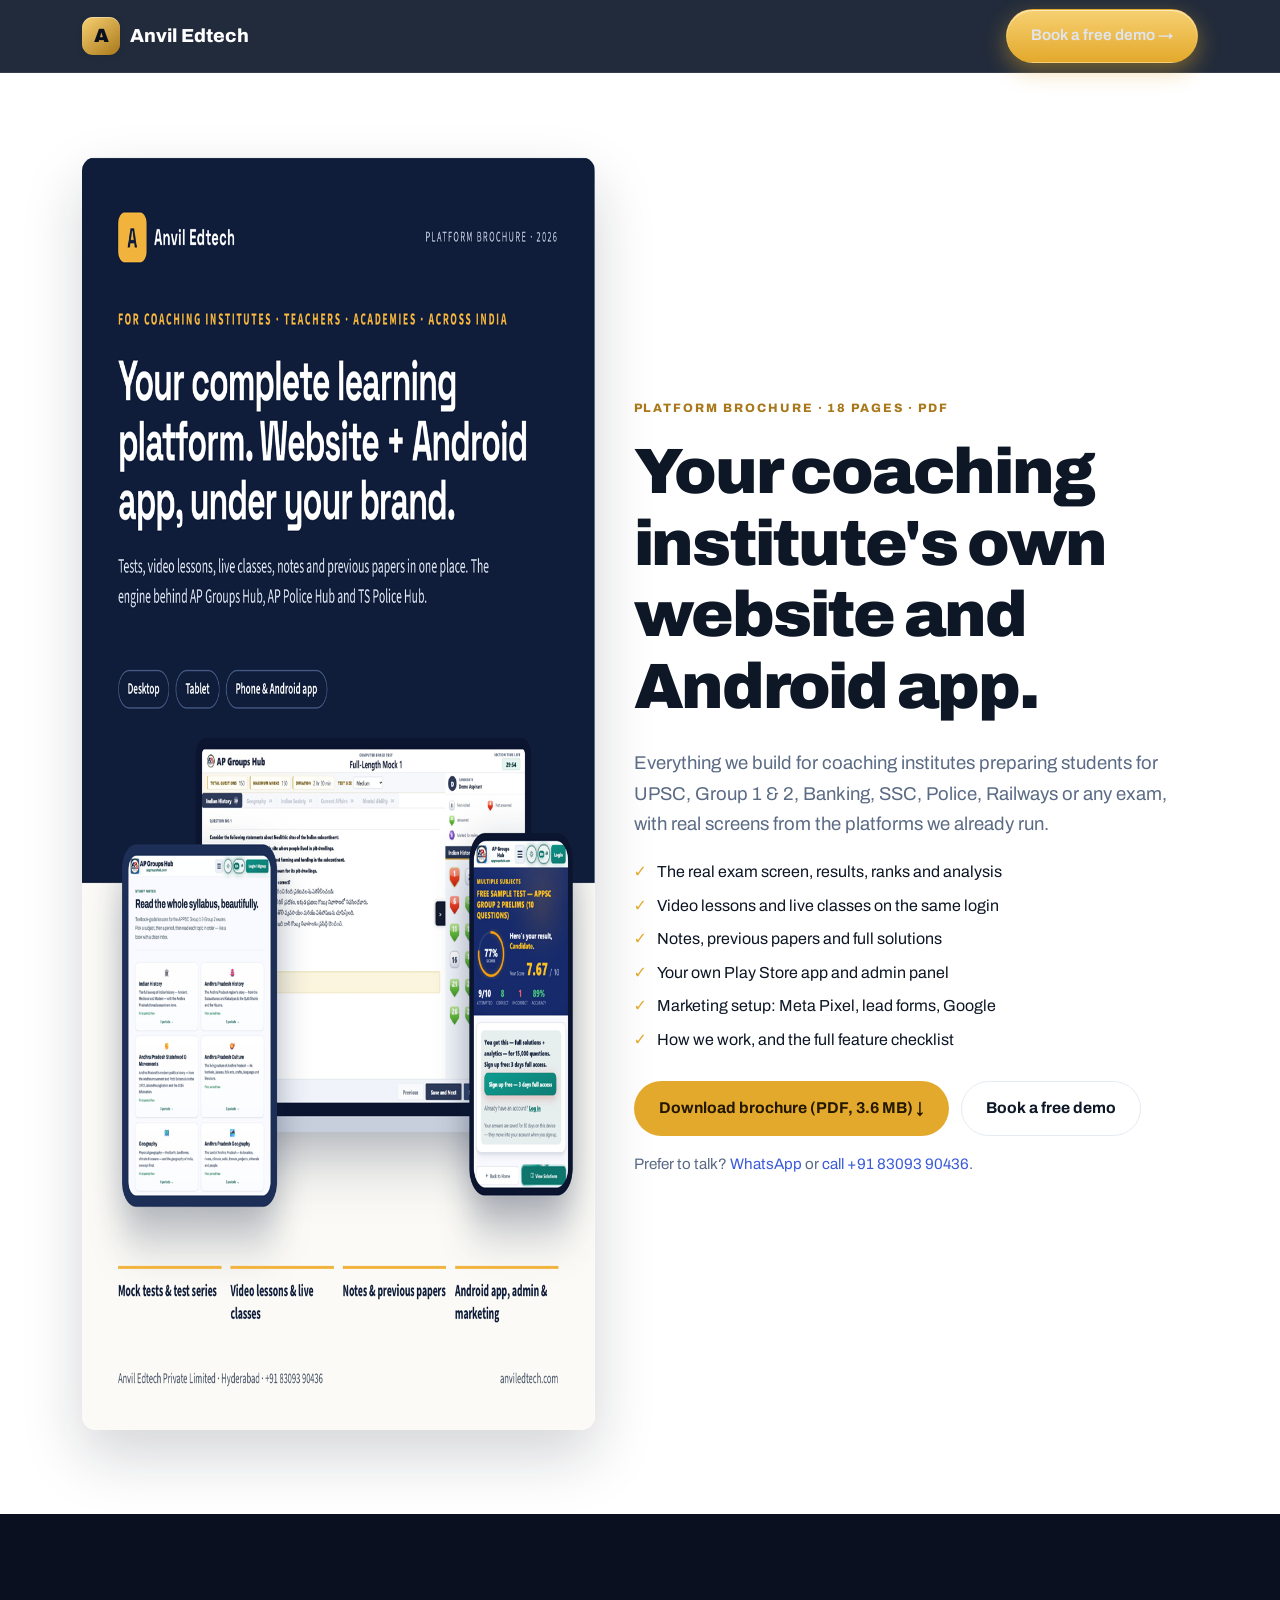
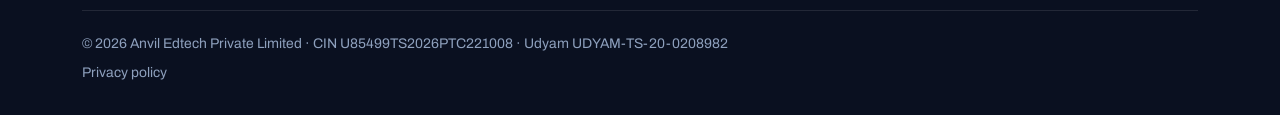
==== brochure/index.html @ b4b3f1fd "Add brochure download page and links from the homepage Co-Authored-By: Claude Opus 5.5 <noreply@anth" ====
<!DOCTYPE html>
<html lang="en">
<head>
  <meta charset="UTF-8" />
  <meta name="viewport" content="width=device-width, initial-scale=1.0" />
  <title>Anvil Edtech platform brochure — websites &amp; apps for coaching institutes</title>
  <meta name="description" content="Download the Anvil Edtech brochure: your coaching institute's own website and Android app for UPSC, Groups, Banking, SSC, Police and any exam. Tests, live classes, notes, payments, admin panel. Run by us 24x7." />
  <link rel="canonical" href="https://anviledtech.com/brochure/" />
  <meta property="og:type" content="website" />
  <meta property="og:title" content="Anvil Edtech platform brochure (PDF, 18 pages)" />
  <meta property="og:description" content="Everything we build for coaching institutes: exam-screen tests, ranks, live classes, notes, your own Play Store app and admin panel." />
  <meta property="og:url" content="https://anviledtech.com/brochure/" />
  <meta property="og:image" content="https://anviledtech.com/brochure/cover.png" />
  <link rel="preconnect" href="https://fonts.googleapis.com" />
  <link rel="preconnect" href="https://fonts.gstatic.com" crossorigin />
  <link href="https://fonts.googleapis.com/css2?family=Archivo:wght@400;500;600;700;800;900&display=swap" rel="stylesheet" />
  <link rel="stylesheet" href="../assets/css/style.css?v=6" />
  <link rel="stylesheet" href="../assets/css/leads.css?v=1" />
  <style>
    .bro { display: grid; grid-template-columns: 1fr 1.1fr; gap: 2.4rem; align-items: center; }
    .bro img { width: 100%; border-radius: 14px; box-shadow: var(--shadow-lg); }
    .inside { list-style: none; padding: 0; margin: 1.2rem 0; display: grid; gap: .45rem; }
    .inside li::before { content: "✓"; color: var(--gold); font-weight: 800; margin-right: .6rem; }
    @media (max-width: 900px) { .bro { grid-template-columns: 1fr; } }
  </style>
  <script src="../assets/js/config.js?v=2"></script>
  <script src="../assets/js/leads.js?v=2" defer></script>
</head>
<body>
  <header class="site-header">
    <div class="container nav">
      <a href="../index.html" class="brand"><span class="logo-mark">A</span><span>Anvil Edtech</span></a>
      <ul class="nav-links" style="display:flex;">
        <li><a href="../index.html#demo" class="btn btn-primary">Book a free demo &rarr;</a></li>
      </ul>
    </div>
  </header>

  <section class="section">
    <div class="container bro">
      <a href="Anvil-Edtech-Brochure.pdf" data-brochure target="_blank" rel="noopener">
        <img src="cover.png" alt="Cover of the Anvil Edtech platform brochure" width="900" height="1273" />
      </a>
      <div>
        <span class="eyebrow">Platform brochure · 18 pages · PDF</span>
        <h1 style="margin-top:.4rem;">Your coaching institute's own website and Android app.</h1>
        <p class="lead">Everything we build for coaching institutes preparing students for UPSC, Group 1 &amp; 2, Banking, SSC, Police, Railways or any exam, with real screens from the platforms we already run.</p>
        <ul class="inside">
          <li>The real exam screen, results, ranks and analysis</li>
          <li>Video lessons and live classes on the same login</li>
          <li>Notes, previous papers and full solutions</li>
          <li>Your own Play Store app and admin panel</li>
          <li>Marketing setup: Meta Pixel, lead forms, Google</li>
          <li>How we work, and the full feature checklist</li>
        </ul>
        <div class="hero-actions">
          <a href="Anvil-Edtech-Brochure.pdf" data-brochure class="btn btn-accent" download>Download brochure (PDF, 3.6 MB) &darr;</a>
          <a href="../index.html#demo" class="btn btn-ghost">Book a free demo</a>
        </div>
        <p style="margin-top:1rem;color:var(--muted);font-size:.95rem;">Prefer to talk? <a data-wa="Hi Anvil Edtech, I read your brochure and want a demo for my coaching institute." href="#">WhatsApp</a> or <a data-tel href="#">call +91 83093 90436</a>.</p>
      </div>
    </div>
  </section>

  <footer class="site-footer">
    <div class="container">
      <div class="footer-bottom">
        <span>&copy; 2026 Anvil Edtech Private Limited · CIN U85499TS2026PTC221008 · Udyam UDYAM-TS-20-0208982</span>
        <span><a href="../privacy.html" style="color:inherit;">Privacy policy</a></span>
      </div>
    </div>
  </footer>
</body>
</html>
---- assets/css/style.css ----
/* ==========================================================================
   Anvil Edtech — design system
   Re-theme the whole site by editing the tokens in :root.
   ========================================================================== */

:root {
  /* Brand palette — navy + gold (Anvil brand family) */
  --navy: #0a1020;
  --navy-2: #0f1b30;
  --indigo: #3b5bdb;       /* deep blue, secondary only */
  --indigo-2: #4c6ef5;
  --indigo-dark: #2f4bc0;
  --gold: #e3a92c;
  --gold-2: #f7d072;
  --gold-deep: #a9781a;
  --crimson: #c62b2b;
  --accent: #e3a92c;       /* accent === gold */
  --accent-2: #f7d072;

  /* Neutrals (light) */
  --bg: #ffffff;
  --bg-alt: #f6f8fc;
  --card: #ffffff;
  --border: #e6ebf3;
  --text: #0e1726;
  --muted: #5b6b85;

  /* Shape, motion, type */
  --radius: 14px;
  --radius-lg: 22px;
  --radius-xl: 30px;
  --shadow-sm: 0 1px 2px rgba(14, 23, 38, .06), 0 2px 10px rgba(14, 23, 38, .05);
  --shadow-md: 0 10px 30px rgba(14, 23, 38, .10);
  --shadow-lg: 0 26px 60px rgba(14, 23, 38, .18);
  --ring: 0 0 0 4px color-mix(in srgb, var(--indigo) 18%, transparent);
  --maxw: 1160px;
  --font-body: "Archivo", "Noto Sans Telugu", system-ui, -apple-system, "Segoe UI", Roboto, sans-serif;
  --font-head: "Archivo", var(--font-body);
}

@media (prefers-color-scheme: dark) {
  :root {
    --bg: #0a1120;
    --bg-alt: #0e1729;
    --card: #121d33;
    --border: #22304b;
    --text: #e8eef9;
    --muted: #9fb0cd;
    --shadow-sm: 0 1px 2px rgba(0,0,0,.4);
    --shadow-md: 0 10px 30px rgba(0,0,0,.45);
    --shadow-lg: 0 26px 60px rgba(0,0,0,.55);
  }
}

/* ---------- Reset ---------- */
* { box-sizing: border-box; }
html { scroll-behavior: smooth; -webkit-text-size-adjust: 100%; }
body {
  margin: 0;
  font-family: var(--font-body);
  color: var(--text);
  background: var(--bg);
  line-height: 1.65;
  -webkit-font-smoothing: antialiased;
}
img { max-width: 100%; display: block; }
a { color: var(--indigo); text-decoration: none; }
a:hover { color: var(--indigo-dark); }
h1, h2, h3, h4 { font-family: var(--font-head); line-height: 1.12; letter-spacing: -0.02em; margin: 0 0 .4em; font-weight: 800; }
h1 { font-size: clamp(2.2rem, 5.6vw, 4rem); font-weight: 900; letter-spacing: -0.035em; }
h2 { font-size: clamp(1.7rem, 3.6vw, 2.5rem); }
h3 { font-size: 1.25rem; font-weight: 700; }
p { margin: 0 0 1rem; }

.container { width: 100%; max-width: var(--maxw); margin: 0 auto; padding: 0 22px; }
.section { padding: 84px 0; }
.section-sm { padding: 56px 0; }
.section-alt { background: var(--bg-alt); }
.eyebrow {
  display: inline-block; text-transform: uppercase; letter-spacing: .16em;
  font-size: .76rem; font-weight: 800; color: var(--gold-deep); margin-bottom: .7rem;
}
.lead { font-size: 1.16rem; color: var(--muted); max-width: 64ch; }
.center { text-align: center; }
.center .lead { margin-inline: auto; }
.section-head { max-width: 720px; margin: 0 auto 3rem; }

/* ---------- Buttons ---------- */
.btn {
  display: inline-flex; align-items: center; gap: .5rem;
  padding: .85rem 1.5rem; border-radius: 999px; font-weight: 700; font-size: .98rem;
  font-family: var(--font-head); cursor: pointer; border: 1.5px solid transparent;
  transition: transform .15s ease, box-shadow .15s ease, background .15s ease, color .15s ease, border-color .15s ease;
}
.btn:hover { transform: translateY(-2px); }
.btn-primary {
  background: linear-gradient(180deg, var(--gold-2), var(--gold));
  color: #241a02;
  box-shadow: 0 8px 22px color-mix(in srgb, var(--gold) 45%, transparent), inset 0 1px 0 rgba(255,255,255,.55);
}
.btn-primary:hover {
  background: linear-gradient(180deg, #ffdd88, var(--gold-deep)); color: #241a02;
  box-shadow: 0 14px 34px color-mix(in srgb, var(--gold) 58%, transparent), inset 0 1px 0 rgba(255,255,255,.65);
}
.btn-accent { background: var(--accent); color: #241800; }
.btn-accent:hover { background: var(--accent-2); color: #241800; }
.btn-ghost { background: transparent; color: var(--text); border-color: var(--border); }
.btn-ghost:hover { border-color: var(--indigo); color: var(--indigo); }
.btn-light { background: #fff; color: var(--navy); }
.btn-light:hover { background: #eef1f8; color: var(--navy); }
.btn-outline-light { background: transparent; color: #fff; border-color: rgba(255,255,255,.4); }
.btn-outline-light:hover { border-color: #fff; color: #fff; }

/* ---------- Header / Nav ---------- */
.site-header {
  position: sticky; top: 0; z-index: 50;
  background: color-mix(in srgb, #0b1426 90%, transparent);
  backdrop-filter: saturate(160%) blur(14px);
  border-bottom: 1px solid rgba(255,255,255,.08);
}
.nav { display: flex; align-items: center; justify-content: space-between; height: 72px; }
.brand { display: flex; align-items: center; gap: .6rem; font-family: var(--font-head); font-weight: 800; font-size: 1.18rem; color: #fff; }
.brand:hover { color: #fff; }
.brand .logo-mark {
  width: 38px; height: 38px; border-radius: 11px;
  background: linear-gradient(140deg, var(--gold-2), var(--gold-deep));
  display: grid; place-items: center; color: var(--navy); font-weight: 900; font-size: 1.2rem;
  box-shadow: var(--shadow-sm), inset 0 1px 0 rgba(255,255,255,.4);
}
.nav-links { display: flex; align-items: center; gap: 1.7rem; list-style: none; margin: 0; padding: 0; }
.nav-links a { color: #dfe6f2; font-weight: 600; font-size: .96rem; }
.nav-links a:hover { color: var(--gold-2); }
.nav-toggle { display: none; background: none; border: 0; cursor: pointer; font-size: 1.5rem; color: #fff; }

@media (max-width: 820px) {
  .nav-toggle { display: block; }
  .nav-links {
    position: absolute; top: 72px; left: 0; right: 0; flex-direction: column;
    align-items: flex-start; gap: 0; background: #0b1426; border-bottom: 1px solid rgba(255,255,255,.08);
    padding: .5rem 22px 1.1rem; display: none;
  }
  .nav-links.open { display: flex; }
  .nav-links li { width: 100%; }
  .nav-links a { display: block; padding: .75rem 0; width: 100%; }
}

/* ---------- Hero (dark, product-first) ---------- */
.hero-dark {
  position: relative; overflow: hidden; color: #e7edf7;
  background:
    radial-gradient(1000px 560px at 80% -25%, color-mix(in srgb, var(--gold) 13%, transparent), transparent 62%),
    linear-gradient(180deg, #0b1426 0%, #0e1d36 100%);
  padding: 96px 0 92px;
}
.hero-dark::before {
  content: ""; position: absolute; inset: 0; pointer-events: none; opacity: .5;
  background-image: radial-gradient(rgba(255,255,255,.06) 1px, transparent 1px);
  background-size: 22px 22px; mask-image: linear-gradient(180deg, #000, transparent 70%);
}
.hero-dark .container { position: relative; z-index: 1; }
.hero-dark h1 { color: #fff; }
.hero-dark .lead { color: #b9c6df; }
.tag {
  display: inline-flex; align-items: center; gap: .5rem; padding: .4rem .9rem; border-radius: 999px;
  font-weight: 700; font-size: .85rem; font-family: var(--font-head);
}
.hero-dark .tag { background: color-mix(in srgb, var(--gold) 14%, rgba(255,255,255,.05)); color: var(--gold-2); border: 1px solid color-mix(in srgb, var(--gold) 36%, transparent); }
.hero-actions { display: flex; flex-wrap: wrap; gap: .8rem; margin-top: 1.7rem; }
.hero-metrics { display: flex; flex-wrap: wrap; gap: 2.2rem; margin-top: 2.6rem; }
.hero-metrics .kpi .n { font-family: var(--font-head); font-size: 1.6rem; font-weight: 800; color: #fff; }
.hero-metrics .kpi .l { font-size: .86rem; color: #9fb0cd; }

/* Legacy light hero (kept for inner pages) */
.hero {
  position: relative; padding: 92px 0 76px;
  background:
    radial-gradient(1000px 400px at 82% -10%, color-mix(in srgb, var(--indigo) 20%, transparent), transparent),
    radial-gradient(700px 340px at 0% 10%, color-mix(in srgb, var(--accent) 14%, transparent), transparent);
}
.hero .tag { background: color-mix(in srgb, var(--indigo) 12%, transparent); color: var(--indigo); }
.breadcrumb { font-size: .9rem; color: var(--muted); margin-bottom: 1.1rem; }
.breadcrumb a { color: var(--muted); }

/* ---------- Grids ---------- */
.grid { display: grid; gap: 1.5rem; }
.grid-4 { grid-template-columns: repeat(4, 1fr); }
.grid-3 { grid-template-columns: repeat(3, 1fr); }
.grid-2 { grid-template-columns: repeat(2, 1fr); }
@media (max-width: 980px) { .grid-4 { grid-template-columns: repeat(2, 1fr); } .grid-3 { grid-template-columns: repeat(2, 1fr); } }
@media (max-width: 640px) { .grid-4, .grid-3, .grid-2 { grid-template-columns: 1fr; } }

/* ---------- Cards ---------- */
.card {
  background: var(--card); color: var(--text); border: 1px solid var(--border); border-radius: var(--radius-lg);
  padding: 1.7rem; box-shadow: var(--shadow-sm); display: flex; flex-direction: column;
  transition: transform .18s ease, box-shadow .18s ease, border-color .18s ease;
}
.card h3 { color: var(--text); }
.card:hover { transform: translateY(-6px); box-shadow: var(--shadow-lg); border-color: color-mix(in srgb, var(--indigo) 46%, var(--border)); }
.card .icon {
  width: 50px; height: 50px; border-radius: 13px; display: grid; place-items: center;
  font-size: 1.55rem; margin-bottom: 1rem; background: color-mix(in srgb, var(--indigo) 12%, transparent);
}
.card h3 { margin-bottom: .4rem; }
.card p { color: var(--muted); flex: 1; }
.card .pill {
  display: inline-block; font-size: .72rem; font-weight: 800; letter-spacing: .05em; text-transform: uppercase;
  color: var(--accent); background: color-mix(in srgb, var(--accent) 16%, transparent);
  padding: .22rem .65rem; border-radius: 999px; margin-bottom: .9rem; align-self: flex-start;
}
.card .pill.indigo { color: var(--indigo); background: color-mix(in srgb, var(--indigo) 14%, transparent); }
.card-actions { display: flex; flex-wrap: wrap; gap: .6rem; margin-top: 1.3rem; }

/* Product card with image top */
.pcard { padding: 0; overflow: hidden; }
.pcard .card-media { position: relative; aspect-ratio: 16/9; overflow: hidden; background: var(--bg-alt); }
.pcard .card-media img { width: 100%; height: 100%; object-fit: cover; transition: transform .4s ease; }
.pcard:hover .card-media img { transform: scale(1.05); }
.pcard .card-media .pill { position: absolute; top: 14px; left: 14px; margin: 0; box-shadow: var(--shadow-sm); }
.pcard .card-body { padding: 1.6rem; display: flex; flex-direction: column; flex: 1; }
.pcard .card-body p { color: var(--muted); flex: 1; }

/* Value / mission cards */
.vcard { position: relative; overflow: hidden; background: var(--card); border: 1px solid var(--border); border-radius: var(--radius-lg); padding: 1.8rem; box-shadow: var(--shadow-sm); transition: transform .18s ease, box-shadow .18s ease, border-color .18s ease; }
.vcard::before { content: ""; position: absolute; top: 0; left: 0; right: 0; height: 3px; background: linear-gradient(90deg, var(--indigo), var(--accent)); }
.vcard.accent::before { background: linear-gradient(90deg, var(--accent), var(--accent-2)); }
.vcard:hover { transform: translateY(-5px); box-shadow: var(--shadow-md); border-color: color-mix(in srgb, var(--indigo) 40%, var(--border)); }
.vcard .vicon {
  width: 54px; height: 54px; border-radius: 15px; display: grid; place-items: center; font-size: 1.6rem;
  margin-bottom: 1rem; color: #fff; background: linear-gradient(140deg, #17294a, #0e1c34);
  box-shadow: inset 0 0 0 1px color-mix(in srgb, var(--gold) 34%, transparent);
}
.vcard.accent .vicon { background: linear-gradient(140deg, var(--gold-2), var(--gold-deep)); color: #241800; box-shadow: none; }
.vcard p { color: var(--muted); margin-bottom: 0; }

/* ---------- Bento grid ---------- */
.bento { display: grid; gap: 1.15rem; grid-template-columns: repeat(4, 1fr); grid-auto-rows: minmax(150px, auto); }
.bento-cell {
  position: relative; overflow: hidden; border-radius: var(--radius-lg);
  background: var(--card); border: 1px solid var(--border); box-shadow: var(--shadow-sm);
  padding: 1.5rem; display: flex; flex-direction: column; justify-content: flex-start; gap: .5rem;
  transition: transform .2s ease, box-shadow .2s ease, border-color .2s ease;
}
.bento-cell:hover { transform: translateY(-4px); box-shadow: var(--shadow-md); border-color: color-mix(in srgb, var(--gold) 42%, var(--border)); }
.bento-cell .b-ic { font-size: 1.7rem; }
.bento-cell h3 { margin: 0; font-size: 1.08rem; }
.bento-cell p { margin: 0; color: var(--muted); font-size: .92rem; }
.bento-cell .big-n { font-family: var(--font-head); font-weight: 900; font-size: 1.9rem; color: var(--gold-deep); letter-spacing: -.02em; line-height: 1; }
.bento-lg { grid-column: span 2; grid-row: span 2; justify-content: space-between; }
.bento-wide { grid-column: span 2; flex-direction: row; align-items: center; gap: 1rem; justify-content: flex-start; }
.bento-wide .b-ic { flex: none; }
.bento-cell.dark {
  background: linear-gradient(155deg, #0d1a30, #0a1220); color: #e7edf7; border-color: rgba(255,255,255,.09);
}
.bento-cell.dark .eyebrow { color: var(--gold-2); }
.bento-cell.dark h3 { color: #fff; font-size: clamp(1.4rem, 2.6vw, 1.9rem); }
.bento-cell.dark p { color: #aebbd4; }
.bento-cell.dark::after {
  content: ""; position: absolute; width: 300px; height: 300px; right: -80px; top: -90px; border-radius: 50%;
  background: radial-gradient(circle, color-mix(in srgb, var(--gold) 24%, transparent), transparent 70%); pointer-events: none;
}
.bento-lg .bento-metrics { display: flex; flex-wrap: wrap; gap: 1.4rem; margin-top: 1.5rem; padding-top: 1.4rem; border-top: 1px solid rgba(255,255,255,.1); }
.bento-lg .bento-metrics .bm b { display: block; font-family: var(--font-head); font-weight: 900; font-size: 1.5rem; color: var(--gold-2); }
.bento-lg .bento-metrics .bm span { font-size: .78rem; color: #9fb0cd; text-transform: uppercase; letter-spacing: .1em; }
@media (max-width: 860px) { .bento { grid-template-columns: repeat(2, 1fr); grid-auto-rows: auto; } .bento-lg { grid-column: span 2; grid-row: span 1; } .bento-wide { grid-column: span 2; } }
@media (max-width: 560px) { .bento { grid-template-columns: 1fr; grid-auto-rows: auto; } .bento-lg, .bento-wide { grid-column: span 1; } .bento-wide { flex-direction: column; align-items: flex-start; } }

/* ---------- Feature list ---------- */
.features { list-style: none; margin: 1.3rem 0 0; padding: 0; display: grid; gap: .85rem; }
.features li { display: flex; gap: .7rem; align-items: flex-start; }
.features .check {
  flex: none; width: 24px; height: 24px; border-radius: 50%;
  background: color-mix(in srgb, var(--indigo) 15%, transparent); color: var(--indigo);
  display: grid; place-items: center; font-size: .82rem; font-weight: 800; margin-top: 2px;
}

/* ---------- Split / showcase ---------- */
.split { display: grid; grid-template-columns: 1.05fr .95fr; gap: 3.2rem; align-items: center; }
@media (max-width: 860px) { .split { grid-template-columns: 1fr; gap: 2rem; } }
.split.reverse .split-media { order: -1; }
@media (max-width: 860px) { .split.reverse .split-media { order: 0; } }
.panel { background: var(--card); border: 1px solid var(--border); border-radius: var(--radius-lg); padding: 1.9rem; box-shadow: var(--shadow-sm); }

/* Media frame */
.media-frame { border-radius: var(--radius-xl); overflow: hidden; box-shadow: var(--shadow-lg); position: relative; }
.media-frame img { width: 100%; height: 100%; object-fit: cover; display: block; }
.media-frame.tall { aspect-ratio: 4/5; }
.media-frame.wide { aspect-ratio: 3/2; }
.media-badge {
  position: absolute; left: 18px; bottom: 18px; background: color-mix(in srgb, var(--card) 92%, transparent);
  backdrop-filter: blur(6px); border: 1px solid var(--border); border-radius: 14px; padding: .7rem 1rem;
  box-shadow: var(--shadow-md); display: flex; align-items: center; gap: .6rem; font-weight: 700; font-size: .9rem;
}
.media-badge .dot { width: 10px; height: 10px; border-radius: 50%; background: #22c55e; box-shadow: 0 0 0 4px color-mix(in srgb, #22c55e 25%, transparent); }

/* ---------- KPI row ---------- */
.kpis { display: grid; grid-template-columns: repeat(4, 1fr); gap: 1.2rem; }
@media (max-width: 640px) { .kpis { grid-template-columns: repeat(2, 1fr); } }
.kpi-card { text-align: center; padding: 1.4rem 1rem; background: var(--card); border: 1px solid var(--border); border-radius: var(--radius); box-shadow: var(--shadow-sm); }
.kpi-card { transition: transform .18s ease, box-shadow .18s ease, border-color .18s ease; }
.kpi-card:hover { transform: translateY(-4px); box-shadow: var(--shadow-md); border-color: color-mix(in srgb, var(--gold) 45%, var(--border)); }
.kpi-card .n { font-family: var(--font-head); font-size: 2rem; font-weight: 900; color: var(--gold-deep); letter-spacing: -.02em; }
.kpi-card .l { color: var(--muted); font-size: .9rem; }

/* ---------- Link list ---------- */
.link-list { list-style: none; margin: 0; padding: 0; display: grid; gap: .7rem; }
.link-list a {
  display: flex; align-items: center; justify-content: space-between; padding: 1rem 1.2rem;
  border: 1px solid var(--border); border-radius: var(--radius); background: var(--bg-alt); color: var(--text);
  font-weight: 700; transition: border-color .15s ease, transform .15s ease;
}
.link-list a:hover { border-color: var(--indigo); transform: translateX(4px); color: var(--text); }
.link-list a .arrow { color: var(--indigo); }

/* ---------- Image band (CTA over photo) ---------- */
.band { position: relative; overflow: hidden; border-radius: 0; }
.band .band-img { position: absolute; inset: 0; }
.band .band-img img { width: 100%; height: 100%; object-fit: cover; }
.band .band-overlay { position: absolute; inset: 0; background: linear-gradient(120deg, rgba(9,15,28,.92), rgba(17,29,54,.82)); }
.band .container { position: relative; padding-block: 96px; text-align: center; color: #fff; }
.band h2 { color: #fff; }
.band .lead { color: #dbe3f4; margin-inline: auto; }

/* ---------- CTA band (solid) ---------- */
.cta-band { background: linear-gradient(135deg, #0b1426, #12243f); color: #fff; border-radius: var(--radius-xl); padding: 3.2rem; text-align: center; border: 1px solid rgba(255,255,255,.06); }
.cta-band h2 { color: #fff; }
.cta-band .lead { color: #cbd5e1; margin-inline: auto; }

/* ---------- Footer ---------- */
.site-footer { background: var(--navy); color: #c3cee0; padding: 60px 0 30px; }
.site-footer a { color: #c3cee0; }
.site-footer a:hover { color: #fff; }
.footer-grid { display: grid; grid-template-columns: 1.6fr 1fr 1fr 1fr; gap: 2rem; }
@media (max-width: 760px) { .footer-grid { grid-template-columns: 1fr 1fr; gap: 1.6rem; } }
@media (max-width: 460px) { .footer-grid { grid-template-columns: 1fr; } }
.footer-grid h4 { color: #fff; font-size: .95rem; margin: 0 0 .9rem; }
.footer-links { list-style: none; margin: 0; padding: 0; display: grid; gap: .55rem; }
.socials { display: flex; gap: .6rem; margin-top: 1rem; }
.socials a {
  width: 38px; height: 38px; border-radius: 10px; display: grid; place-items: center;
  background: rgba(255,255,255,.08); border: 1px solid rgba(255,255,255,.12);
}
.socials a:hover { background: var(--indigo); border-color: var(--indigo); }
.socials svg { width: 18px; height: 18px; fill: #fff; }
.footer-bottom {
  border-top: 1px solid rgba(255,255,255,.1); margin-top: 36px; padding-top: 22px;
  display: flex; flex-direction: column; gap: .35rem; font-size: .87rem; color: #8ea0bd;
}

/* ---------- Utility ---------- */
.mt-0 { margin-top: 0; }
.reveal { opacity: 0; transform: translateY(18px); transition: opacity .6s ease, transform .6s ease; }
.reveal.in { opacity: 1; transform: none; }
@media (prefers-reduced-motion: reduce) { .reveal { opacity: 1; transform: none; transition: none; } }

/* ---------- Product logo ---------- */
.product-logo { width: 124px; height: auto; margin-bottom: 1.1rem; filter: drop-shadow(0 10px 22px rgba(14,23,38,.22)); }

/* ---------- Brand panel (logo-forward product cards) ---------- */
.pcard .card-media.brand-panel {
  display: grid; place-items: center; padding: 1.7rem; position: relative; overflow: hidden;
  background:
    radial-gradient(135% 130% at 50% -20%, color-mix(in srgb, var(--indigo) 34%, #0c1526), #0a1322 70%);
}
.pcard .card-media.brand-panel::after {
  content: ""; position: absolute; inset: 0; pointer-events: none;
  background:
    radial-gradient(58% 46% at 50% 42%, rgba(255,255,255,.12), transparent 72%),
    radial-gradient(rgba(255,255,255,.05) 1px, transparent 1px);
  background-size: auto, 18px 18px;
}
.pcard .card-media.brand-panel img.brand-logo {
  position: relative; z-index: 1; width: auto; height: 78%; max-height: 152px;
  object-fit: contain; filter: drop-shadow(0 14px 28px rgba(0,0,0,.48));
  transition: transform .45s cubic-bezier(.2,.7,.3,1);
}
.pcard:hover .card-media.brand-panel img.brand-logo { transform: scale(1.07) translateY(-2px); }
.card-media.brand-panel .pill {
  background: rgba(255,255,255,.16); color: #eafff2; border: 1px solid rgba(255,255,255,.22);
  backdrop-filter: blur(6px); box-shadow: none;
}
.live-dot {
  display: inline-block; width: 7px; height: 7px; border-radius: 50%; background: #34d399;
  margin-right: 5px; vertical-align: middle; box-shadow: 0 0 0 3px color-mix(in srgb, #34d399 32%, transparent);
  animation: livepulse 2s ease-in-out infinite;
}
@keyframes livepulse { 0%,100% { box-shadow: 0 0 0 3px color-mix(in srgb,#34d399 32%,transparent);} 50% { box-shadow: 0 0 0 6px color-mix(in srgb,#34d399 6%,transparent);} }

/* ---------- Gradient text ---------- */
.grad-text {
  background: linear-gradient(100deg, #ffffff 0%, var(--gold-2) 52%, var(--gold) 108%);
  -webkit-background-clip: text; background-clip: text; color: transparent;
}

/* ---------- Hero stat strip ---------- */
.hero-strip {
  display: flex; flex-wrap: wrap; gap: 1rem 2.4rem; justify-content: center;
  margin-top: 2.6rem; padding-top: 1.9rem; border-top: 1px solid rgba(255,255,255,.12);
}
.hero-strip .hs { display: flex; align-items: center; gap: .55rem; color: #aebbd4; font-weight: 600; font-size: .92rem; }
.hero-strip .hs b { color: #fff; font-family: var(--font-head); }
.hero-strip .hs .ic {
  display: grid; place-items: center; width: 26px; height: 26px; border-radius: 8px;
  background: rgba(255,255,255,.08); border: 1px solid rgba(255,255,255,.12); font-size: .85rem;
}

/* ---------- Big animated hero stat counters ---------- */
.hero-stats {
  display: flex; flex-wrap: wrap; justify-content: center; gap: 1.4rem 3rem;
  margin-top: 2.8rem; padding-top: 2.2rem; border-top: 1px solid rgba(255,255,255,.12);
}
.hero-stats .hstat { text-align: center; min-width: 118px; }
.hero-stats .num {
  display: block; font-family: var(--font-head); font-weight: 900; letter-spacing: -.03em;
  font-size: clamp(1.9rem, 4.4vw, 2.9rem); line-height: 1.05;
  background: linear-gradient(180deg, #ffffff 0%, var(--gold-2) 70%, var(--gold) 100%);
  -webkit-background-clip: text; background-clip: text; color: transparent;
  text-shadow: 0 2px 20px color-mix(in srgb, var(--gold) 22%, transparent);
}
.hero-stats .lbl {
  display: block; margin-top: .3rem; font-size: .78rem; font-weight: 700; letter-spacing: .14em;
  text-transform: uppercase; color: #9fb0cd;
}
---- assets/css/leads.css ----
/* Anvil Edtech — institute/school sales pages: languages, steps, demo form, WhatsApp button. */

.lang-row { display: flex; flex-wrap: wrap; gap: .5rem; margin-top: 1.2rem; }
.lang-row span {
  border: 1.5px solid color-mix(in srgb, var(--gold) 55%, transparent);
  border-radius: 999px; padding: .25rem .8rem; font-size: .95rem;
  font-family: "Nirmala UI", "Noto Sans", var(--font-body);
}
.hero-dark .lang-row span { color: #fff; }
.lang-row .any { background: var(--gold); color: #241800; border-color: var(--gold); font-weight: 700; }
.hero-dark .lang-row .any { color: #241800; }

.audience { display: grid; grid-template-columns: repeat(2, minmax(0, 1fr)); gap: 1.2rem; }
.audience .panel h3 { margin-top: 0; }
.audience ul { margin: .6rem 0 0; padding-left: 1.1rem; color: var(--muted); }
.audience li { margin: .3rem 0; }

.steps { display: grid; grid-template-columns: repeat(5, minmax(0, 1fr)); gap: .8rem; }
.step { background: var(--navy-2); color: #e8eef9; border-radius: var(--radius); padding: 1rem; }
.step b { display: block; color: var(--gold); margin-bottom: .3rem; }
.step:last-child { background: var(--gold); color: #241800; }
.step:last-child b { color: #241800; }

.proof { display: grid; grid-template-columns: repeat(3, minmax(0, 1fr)); gap: 1rem; }
.proof a { display: block; padding: 1rem 1.1rem; border: 1px solid var(--border); border-radius: var(--radius); background: var(--card); color: var(--text); text-decoration: none; }
.proof a:hover { border-color: var(--gold); }
.proof b { display: block; }
.proof span { color: var(--muted); font-size: .92rem; }

.demo-wrap { display: grid; grid-template-columns: 1fr 1.1fr; gap: 2rem; align-items: start; }
.demo-form { background: var(--card); border: 1px solid var(--border); border-radius: var(--radius-lg); padding: 1.4rem; box-shadow: var(--shadow-md); }
.demo-form .row { display: grid; grid-template-columns: 1fr 1fr; gap: .8rem; }
.demo-form label { display: block; font-size: .85rem; font-weight: 600; margin: .7rem 0 .3rem; color: var(--text); }
.demo-form input, .demo-form select, .demo-form textarea {
  width: 100%; padding: .7rem .8rem; border: 1px solid var(--border); border-radius: 10px;
  background: var(--bg); color: var(--text); font: inherit; font-size: 16px;
}
.demo-form input:focus, .demo-form select:focus, .demo-form textarea:focus { outline: none; box-shadow: var(--ring); border-color: var(--indigo); }
.demo-form button { width: 100%; margin-top: 1rem; justify-content: center; }
.demo-form .fine { font-size: .8rem; color: var(--muted); margin: .7rem 0 0; }
.form-status { margin: .8rem 0 0; font-weight: 600; font-size: .92rem; }
.form-status.ok { color: #1f8a4c; }
.form-status.err { color: var(--crimson); }
.contact-list { list-style: none; padding: 0; margin: 1.2rem 0 0; display: grid; gap: .6rem; }
.contact-list a { color: inherit; font-weight: 600; }

.wa-float {
  position: fixed; right: 18px; bottom: 18px; z-index: 50; width: 58px; height: 58px; border-radius: 50%;
  background: #25d366; display: grid; place-items: center; box-shadow: var(--shadow-lg);
}
.wa-float svg { width: 30px; height: 30px; fill: #fff; }

@media (max-width: 900px) {
  .steps { grid-template-columns: repeat(2, minmax(0, 1fr)); }
  .proof, .audience, .demo-wrap { grid-template-columns: 1fr; }
}
@media (max-width: 520px) {
  .demo-form .row { grid-template-columns: 1fr; }
  .steps { grid-template-columns: 1fr; }
}
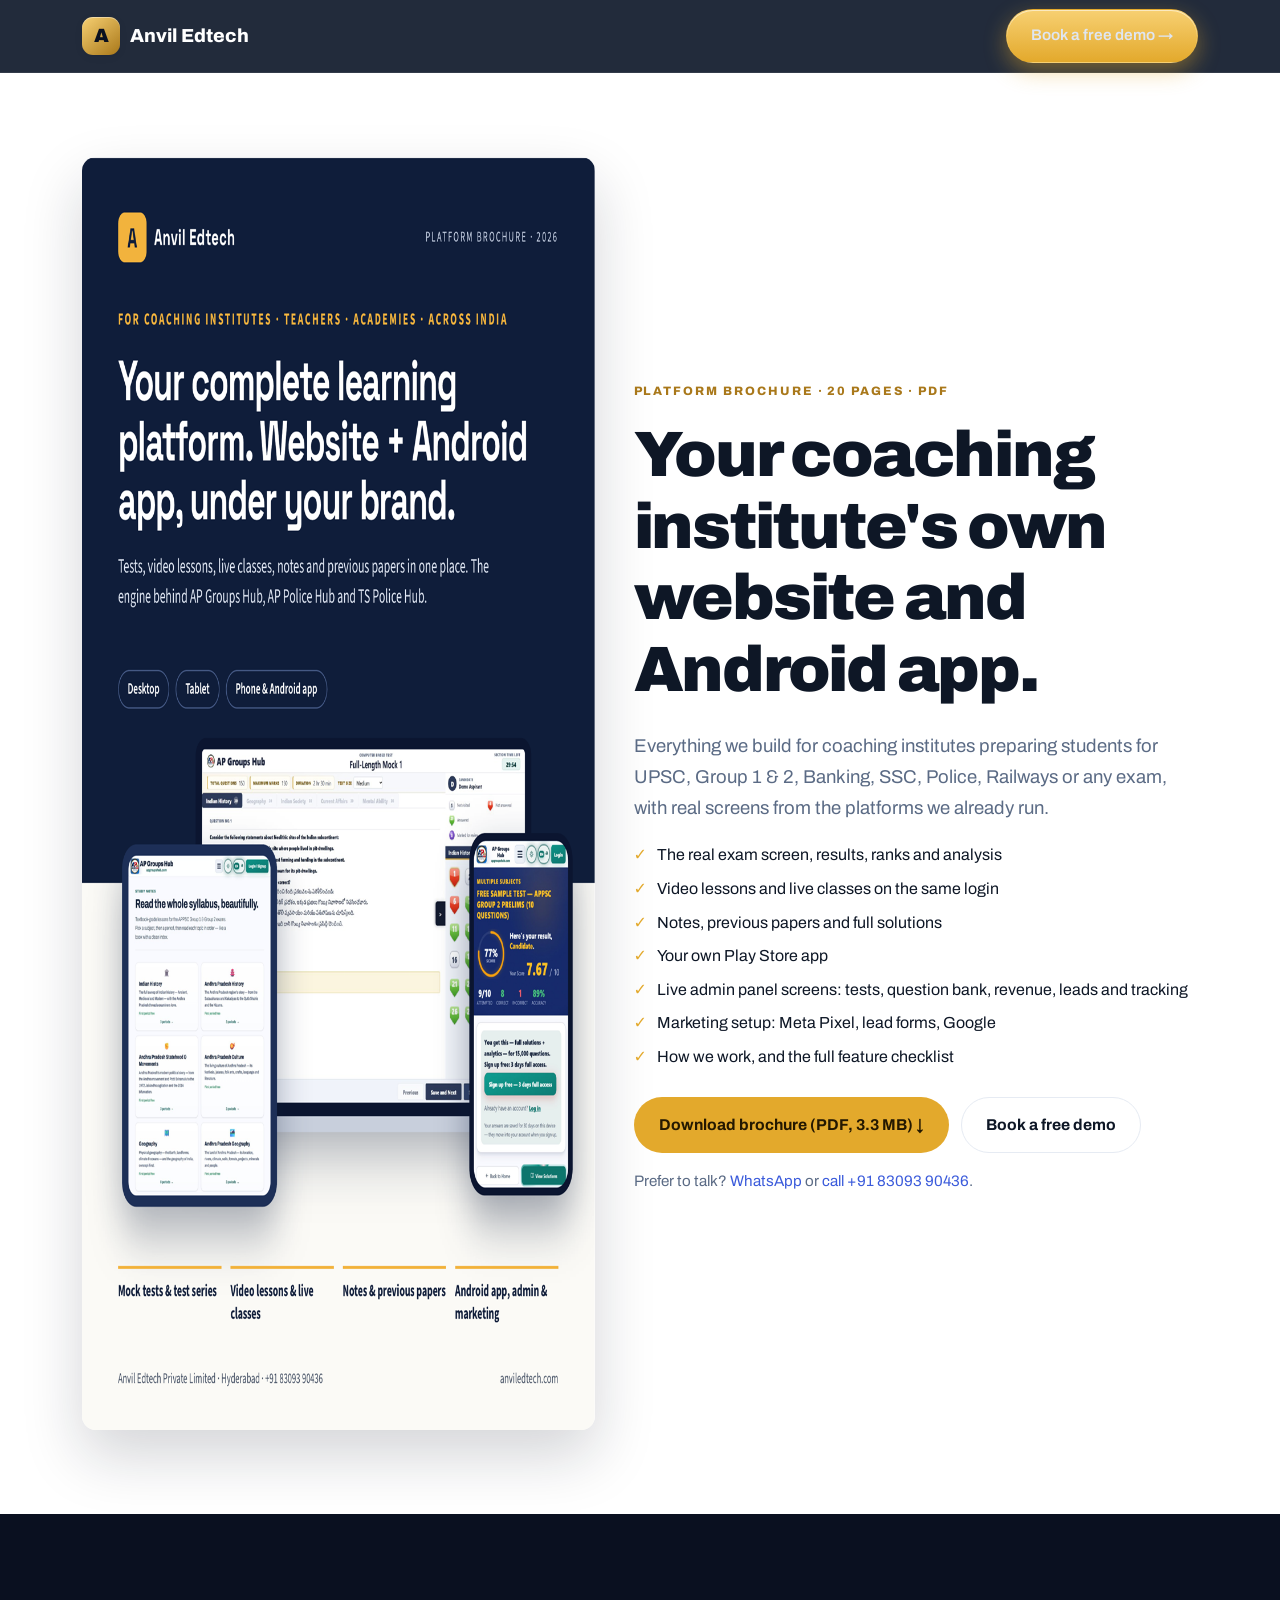
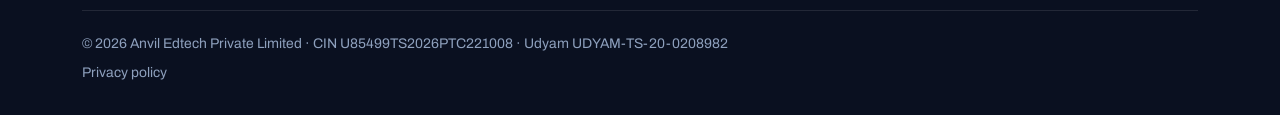
==== commit 0f3968c6: "Brochure v2: add live admin panel and tracking/revenue pages (20 pages) Co-Authored-By: Claude Opus " ====
--- a/brochure/index.html
+++ b/brochure/index.html
@@ -7,7 +7,7 @@
   <meta name="description" content="Download the Anvil Edtech brochure: your coaching institute's own website and Android app for UPSC, Groups, Banking, SSC, Police and any exam. Tests, live classes, notes, payments, admin panel. Run by us 24x7." />
   <link rel="canonical" href="https://anviledtech.com/brochure/" />
   <meta property="og:type" content="website" />
-  <meta property="og:title" content="Anvil Edtech platform brochure (PDF, 18 pages)" />
+  <meta property="og:title" content="Anvil Edtech platform brochure (PDF, 20 pages)" />
   <meta property="og:description" content="Everything we build for coaching institutes: exam-screen tests, ranks, live classes, notes, your own Play Store app and admin panel." />
   <meta property="og:url" content="https://anviledtech.com/brochure/" />
   <meta property="og:image" content="https://anviledtech.com/brochure/cover.png" />
@@ -42,19 +42,20 @@
         <img src="cover.png" alt="Cover of the Anvil Edtech platform brochure" width="900" height="1273" />
       </a>
       <div>
-        <span class="eyebrow">Platform brochure · 18 pages · PDF</span>
+        <span class="eyebrow">Platform brochure · 20 pages · PDF</span>
         <h1 style="margin-top:.4rem;">Your coaching institute's own website and Android app.</h1>
         <p class="lead">Everything we build for coaching institutes preparing students for UPSC, Group 1 &amp; 2, Banking, SSC, Police, Railways or any exam, with real screens from the platforms we already run.</p>
         <ul class="inside">
           <li>The real exam screen, results, ranks and analysis</li>
           <li>Video lessons and live classes on the same login</li>
           <li>Notes, previous papers and full solutions</li>
-          <li>Your own Play Store app and admin panel</li>
+          <li>Your own Play Store app</li>
+          <li>Live admin panel screens: tests, question bank, revenue, leads and tracking</li>
           <li>Marketing setup: Meta Pixel, lead forms, Google</li>
           <li>How we work, and the full feature checklist</li>
         </ul>
         <div class="hero-actions">
-          <a href="Anvil-Edtech-Brochure.pdf" data-brochure class="btn btn-accent" download>Download brochure (PDF, 3.6 MB) &darr;</a>
+          <a href="Anvil-Edtech-Brochure.pdf" data-brochure class="btn btn-accent" download>Download brochure (PDF, 3.3 MB) &darr;</a>
           <a href="../index.html#demo" class="btn btn-ghost">Book a free demo</a>
         </div>
         <p style="margin-top:1rem;color:var(--muted);font-size:.95rem;">Prefer to talk? <a data-wa="Hi Anvil Edtech, I read your brochure and want a demo for my coaching institute." href="#">WhatsApp</a> or <a data-tel href="#">call +91 83093 90436</a>.</p>
